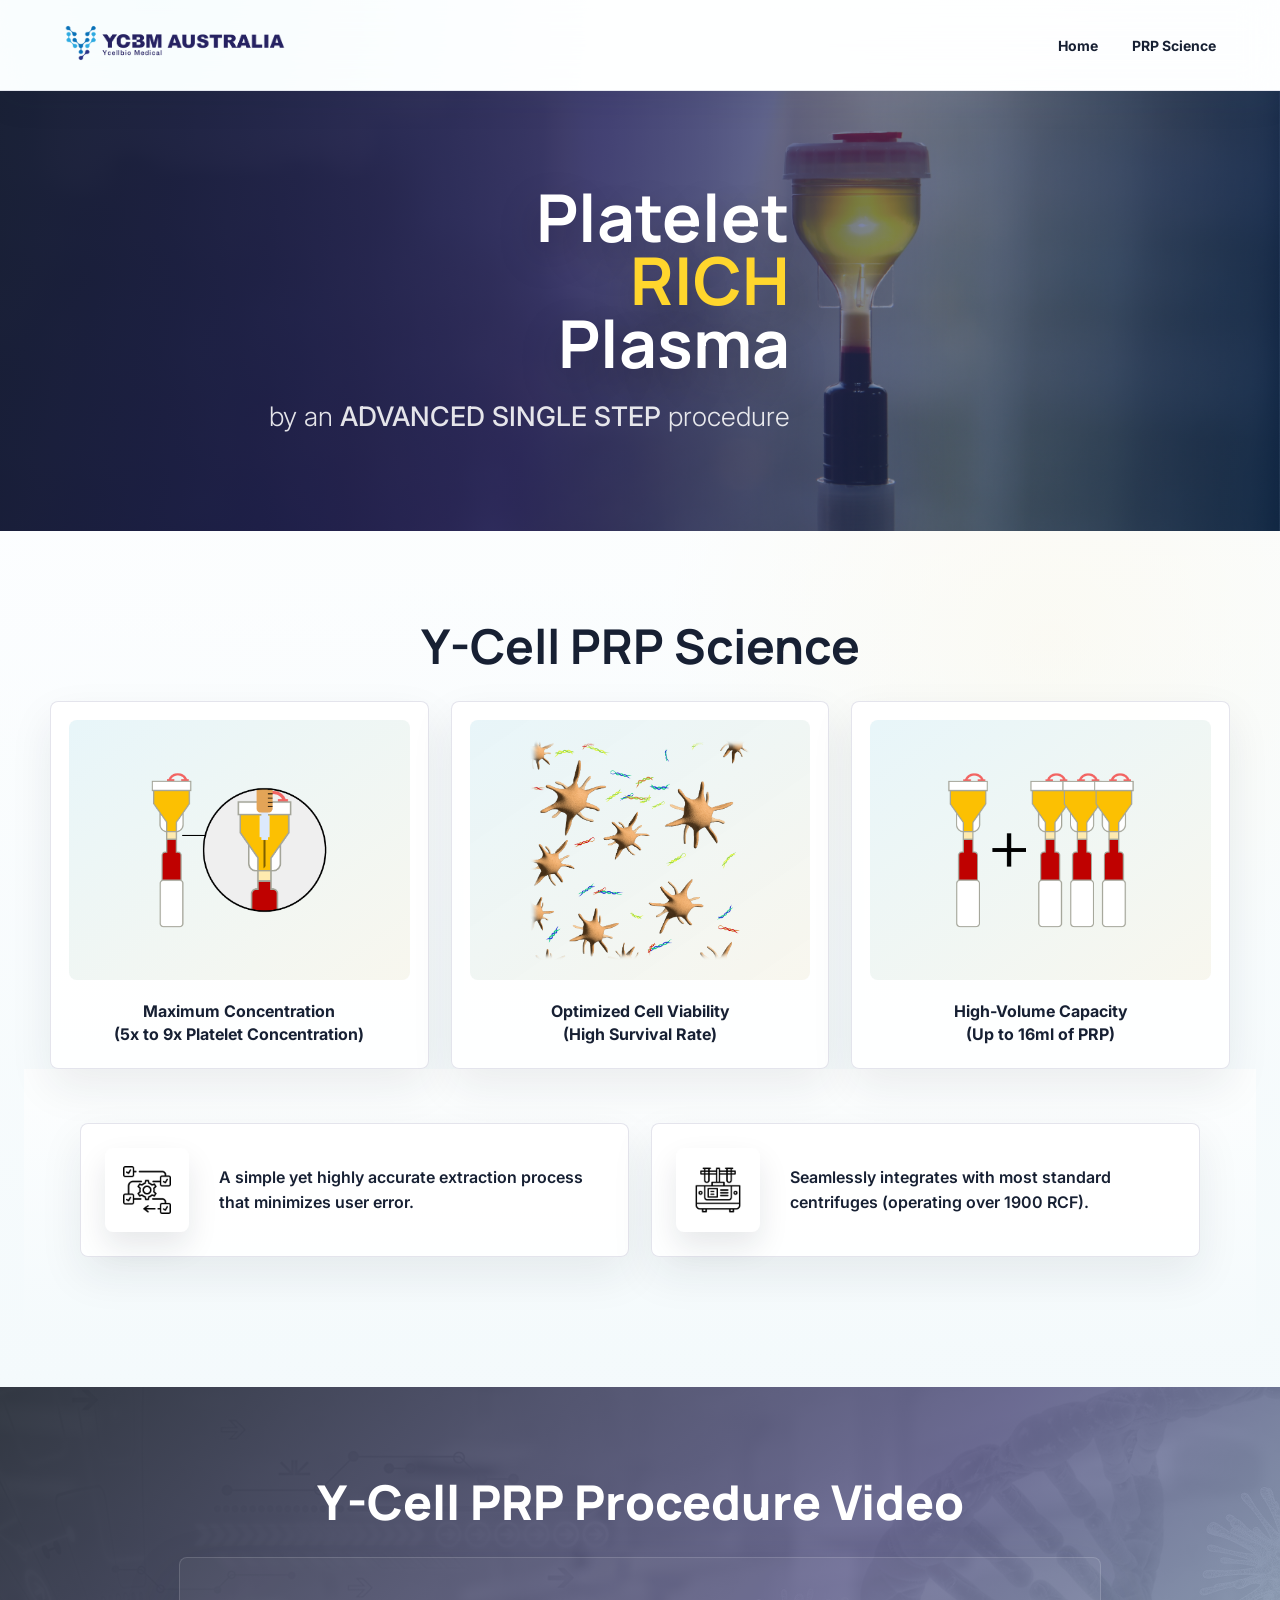
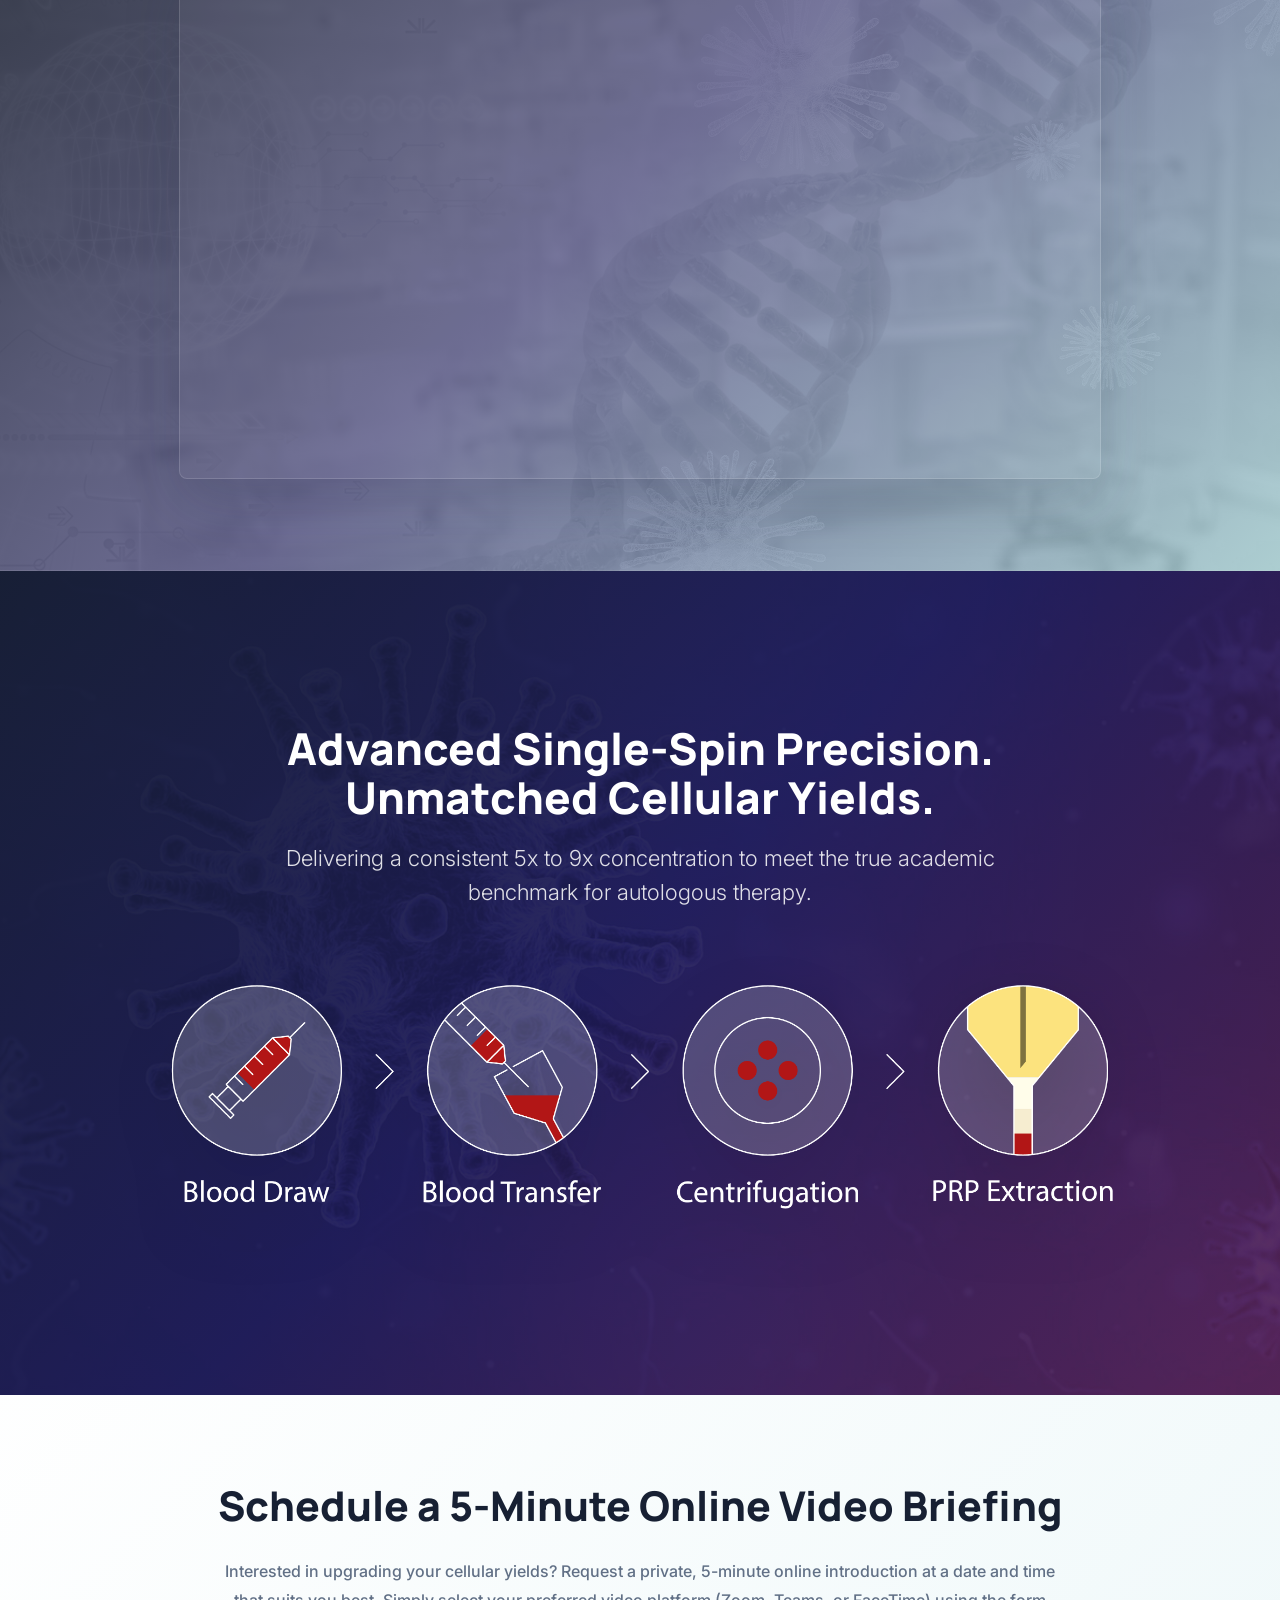
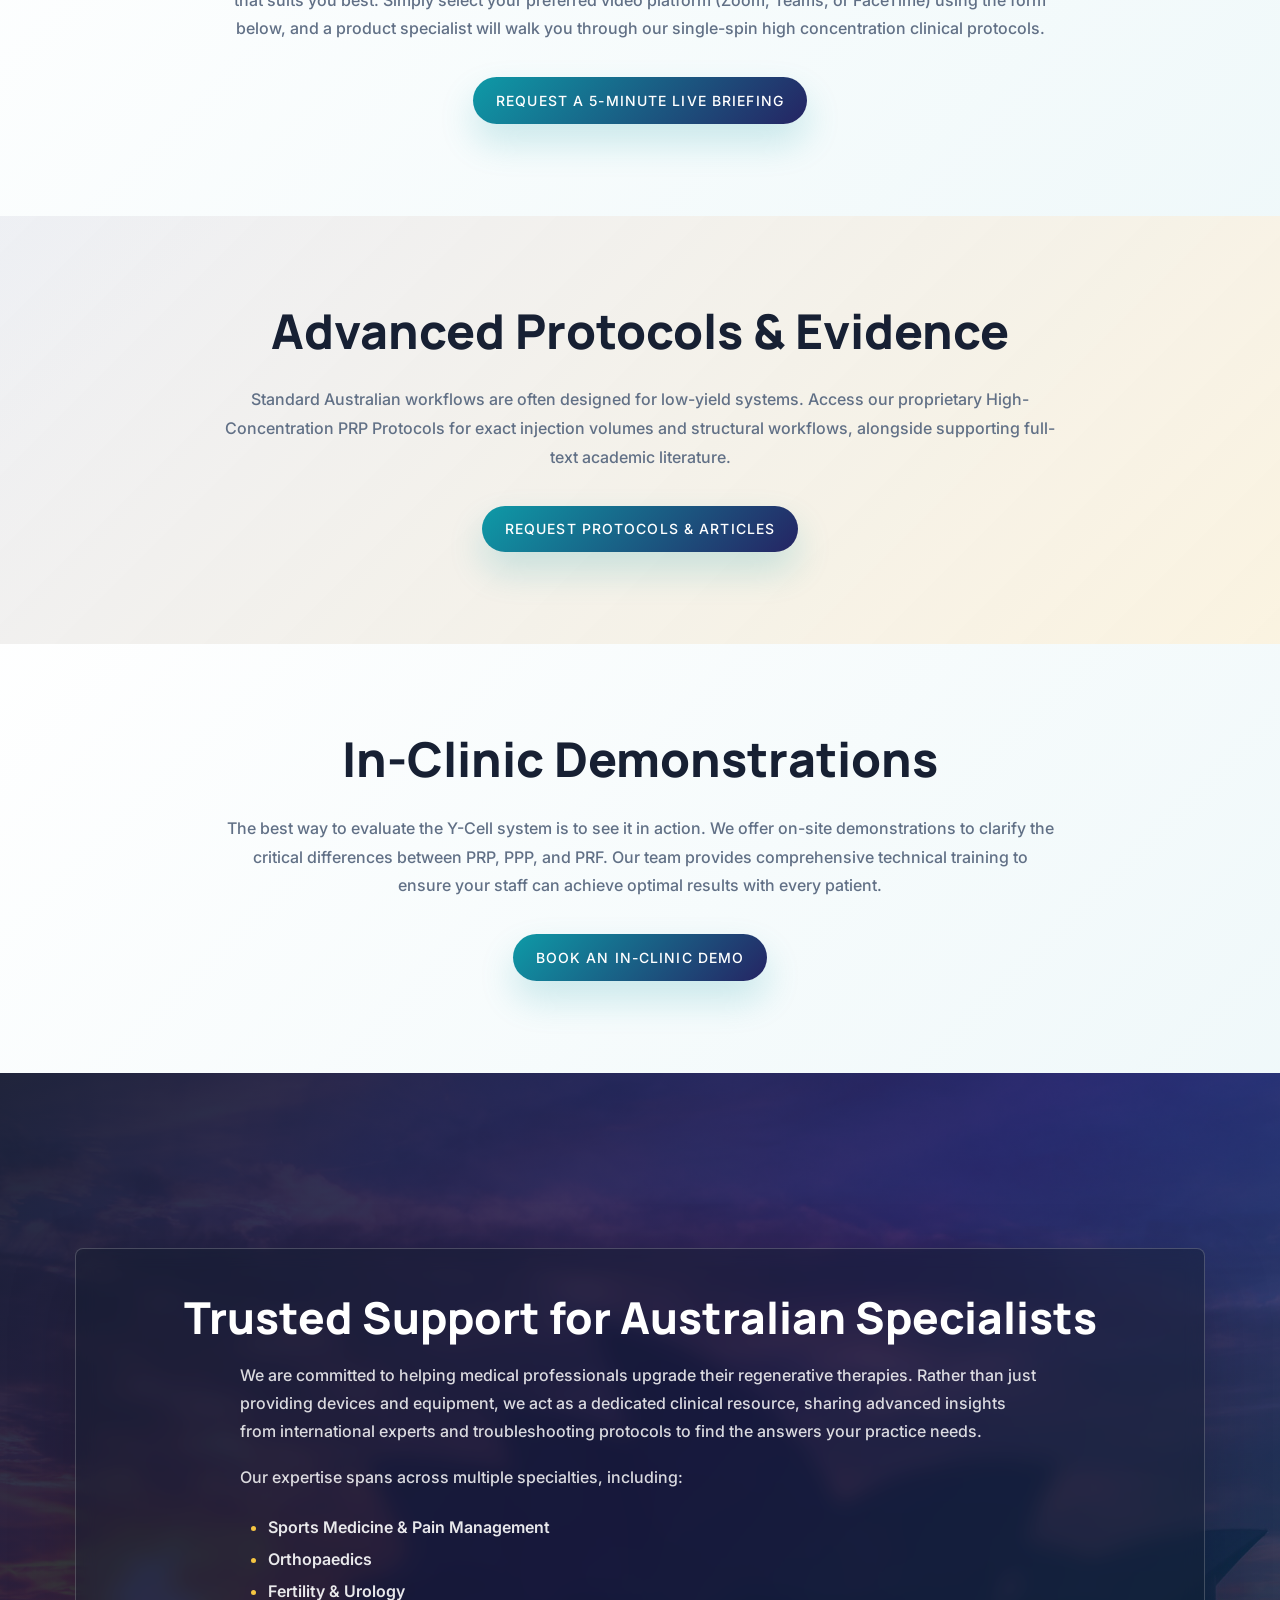
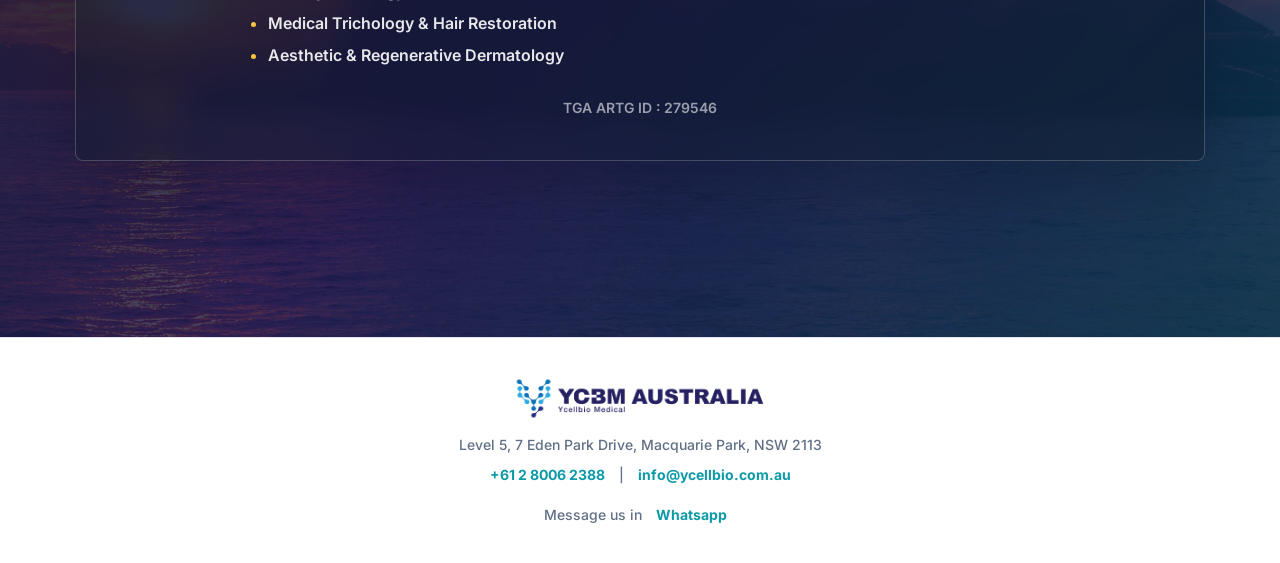
==== index.html @ ba134e32 "Migrate ycellbio.com.au static site" ====
<!DOCTYPE html>
<html lang="en">

  <head>

    <meta charset="utf-8">
    <meta name="viewport" content="width=device-width, initial-scale=1, shrink-to-fit=no">
    <meta name="description" content="">
    <meta name="author" content="">
    <link href="https://fonts.googleapis.com/css2?family=Inter:wght@400;500;600;700;800&amp;family=Manrope:wght@500;600;700;800&amp;display=swap" rel="stylesheet">

    <title>Y-Cell PRP Science</title>


    <!-- Additional CSS Files -->
    <link rel="stylesheet" type="text/css" href="assets/css/style.css?v=20260630">


    <script src="https://code.jquery.com/jquery-3.2.1.min.js"></script>
   
</head>
    
<body>

  

  <nav class="navbar">
    <div class="container">
      <div class="logo">
        <a href="index.html">
          <img src="assets/images/YCBM_Australia.png" alt="YCBM_Australia">
        </a>
      </div>
      
      
      <ul class="nav-links">
        <li><a href="index.html">Home</a></li>
        <li><a href="prpscience.html">PRP Science</a></li>
      </ul>

      <div class="burger">
        <div class="line1"></div>
        <div class="line2"></div>
        <div class="line3"></div>
      </div>
    </div>
  </nav>

  <section class="section-1">
    <div class="section-content">
      <h2>
        <span>Platelet</span>
        <span><span style="color:#ffd62d;">RICH</span></span>
        <span>Plasma</span>
      </h2>
      <p>by an <span style="font-weight: 500;">ADVANCED SINGLE STEP</span> procedure</p>
    </div>
</section>

<section class="section-2">
  <h2>Y-Cell PRP Science</h2>

  <div class="gallery">
    <div class="gallery-item">
        <div class="image-box">
            <img src="assets/images/1.png" alt="Image 1">
        </div>
        <p>Maximum Concentration<br>(5x to 9x Platelet Concentration)</p>
    </div>
    <div class="gallery-item">
        <div class="image-box">
            <img src="assets/images/2-1.png" alt="Image 2">
        </div>
        <p>Optimized Cell Viability<br>(High Survival Rate)</p>
    </div>
    <div class="gallery-item">
        <div class="image-box">
            <img src="assets/images/3.png" alt="Image 3">
        </div>
        <p>High-Volume Capacity<br>(Up to 16ml of PRP)</p>
    </div>
</div>


<div class="section-3">
  <div class="gallery">
    <div class="gallery-item">
        <div class="image-box">
            <img src="assets/images/process.png" alt="Image 1">
        </div>
        <p>A simple yet highly accurate extraction process that minimizes user error.</p>
    </div>
    <div class="gallery-item">
        <div class="image-box">
            <img src="assets/images/centrifuge.png" alt="Image 2">
        </div>
        <p>Seamlessly integrates with most standard centrifuges (operating over 1900 RCF).</p>
    </div>
  </div>
</div>
</section>

<section class="section-4">
  <h2>Y-Cell PRP Procedure Video</h2>
  
    <iframe src="https://player.vimeo.com/video/574397052?badge=0&amp;autopause=0&amp;player_id=0&amp;app_id=58479&amp;portrait=0&amp;byline=0" frameborder="0" allow="autoplay; fullscreen; picture-in-picture; clipboard-write" title="yCellbio-PRP"></iframe>
  
    <script src="https://player.vimeo.com/api/player.js"></script>
</section>

<section class="section-5">
  <div class="text">
    <h2>Advanced Single-Spin Precision. Unmatched Cellular Yields.</h2>
    <p>Delivering a consistent 5x to 9x concentration to meet the true academic benchmark for autologous therapy.</p>

    <div class="image-box">
      <img src="assets/images/5.png" alt="Image 2">
  </div>
  </div>
</section>


<section class="section-6">
  <h2>Schedule a 5-Minute Online Video Briefing</h2>
  <p>Interested in upgrading your cellular yields? Request a private, 5-minute online introduction at a date and time that suits you best. Simply select your preferred video platform (Zoom, Teams, or FaceTime) using the form below, and a product specialist will walk you through our single-spin high concentration clinical protocols.</p>

    <div class="button-container">
    <a class="button button--winona button--border-medium button--round-l button--text-upper button--size-s button--text-medium" data-text="Request a 5-Minute Live Briefing"
    href="javascript:void(
        window.open(
          'https://form.jotform.com/240777950014053',
          'blank',
          'scrollbars=yes,
          toolbar=no,
          width=700,
          height=500'
        )
      )
    "><span>Request a 5-Minute Live Briefing</span></a>
    </div>


</section>


<section class="section-7">
  <h2>Advanced Protocols &amp; Evidence</h2>
  <p>Standard Australian workflows are often designed for low-yield systems. Access our proprietary High-Concentration PRP Protocols for exact injection volumes and structural workflows, alongside supporting full-text academic literature.</p>

    <div class="button-container">
    
<a class="button button--winona button--border-medium button--round-l button--text-upper button--size-s button--text-medium" data-text="Request Protocols &amp; Articles"
href="javascript:void(
    window.open(
      'https://form.jotform.com/240778472583064',
      'blank',
      'scrollbars=yes,
      toolbar=no,
      width=700,
      height=500'
    )
  )
"><span>Request Protocols &amp; Articles</span></a>

    </div>
    

</section>




<section class="section-8">
  <h2>In-Clinic Demonstrations</h2>
  <p>The best way to evaluate the Y-Cell system is to see it in action. We offer on-site demonstrations to clarify the critical differences between PRP, PPP, and PRF. Our team provides comprehensive technical training to ensure your staff can achieve optimal results with every patient.</p>

    <div class="button-container">
    
<a class="button button--winona button--border-medium button--round-l button--text-upper button--size-s button--text-medium" data-text="Book an In-Clinic Demo"
href="javascript:void(
window.open(
  'https://form.jotform.com/240777731131050',
  'blank',
  'scrollbars=yes,
  toolbar=no,
  width=700,
  height=500'
)
)
"><span>Book an In-Clinic Demo</span></a>

    </div>


</section>






<section class="section-9">

  <div class="text">
    <h2>Trusted Support for Australian Specialists</h2>
    <p class="support-intro">We are committed to helping medical professionals upgrade their regenerative therapies. Rather than just providing devices and equipment, we act as a dedicated clinical resource, sharing advanced insights from international experts and troubleshooting protocols to find the answers your practice needs.</p>
    <p class="support-label">Our expertise spans across multiple specialties, including:</p>
    <ul class="specialty-list">
      <li>Sports Medicine &amp; Pain Management</li>
      <li>Orthopaedics</li>
      <li>Fertility &amp; Urology</li>
      <li>Medical Trichology &amp; Hair Restoration</li>
      <li>Aesthetic &amp; Regenerative Dermatology</li>
    </ul>

      <span class="tga-id">TGA ARTG ID : 279546</span>
      




  </div>

  </section>

  <footer class="footer">
    <img src="assets/images/YCBM_Australia.png" alt="YCBM_Australia">
    <div class="address">
        Level 5, 7 Eden Park Drive, Macquarie Park, NSW 2113
    </div>
    <div class="contact">
        <a href="tel:+61280062388" class="contact-link">+61 2 8006 2388</a>
        <span>|</span>
        <a href="mailto:info@ycellbio.com.au" class="contact-link">info@ycellbio.com.au</a>
    </div>
    <br>
    <div class="whatsapp">
        Message us in <a href="https://wa.me/61423509200" class="contact-link">Whatsapp</a>
        <br>
    </div>
</footer>

  </body>

    <!-- JS -->
    <script src= "assets/js/index.js"></script>

</html>
---- assets/css/style.css ----
/* 남색 262262 */

ul {padding-inline-start: 0px;}
h2 { margin-block-start: 0;
    margin-block-end: 0;
  font-size: 30px;}

html {margin:0;}

body {
    margin: 0;
    font-family: 'Roboto', sans-serif;
  }
  
  .navbar {
    background-color: #f0f0f0; /* 밝은 배경색 */
    padding: 10px 0;
  }
  
  .container {
    display: flex;
    justify-content: space-between;
    align-items: center;
    max-width: 1200px;
    margin: 0 auto;
    padding: 0 20px;
  }

  .logo {
    padding: 10px; /* 로고 주변 여백 설정 */
  }
  
  .logo img {
    max-width: 250px;
    height: auto;
  }
  
  
  .nav-links {
    list-style: none;
    display: flex;
  }

  .nav-links li {
    margin-right: 20px;
  }
  
  .nav-links li a {
    text-decoration: none;
    color: #000;
  }
  
  .burger {
    display: none;
    flex-direction: column;
    cursor: pointer;
  }
  
  .line1, .line2, .line3 {
    width: 25px;
    height: 2px;
    background-color: #000;
    margin: 4px 0;
  }

  /* Section styles */
  .section-1 {
    background-image: url('../images/background-3-1.png');
    background-size: cover;
    background-position: center;
    padding: 5vw 1vw; 
    text-align: left;
    height: 300px; 
  }

  .section-1 .section-content {
    max-width: 90vw; 
    margin: 125px 0 0 15vw;
    color: #fff;
  }

  .section-1 .section-content h2 {
    font-size: 3.5vw; 
    font-weight: 700;
    line-height: 0.3;
  }

  .section-1 .section-content p {
    font-size: 1.7vw; 
    font-weight: 300;
  }



.section-2 {
    padding: 50px 20px;
    text-align: center;
    margin: 50px 0;
}

.section-2 h2 {
    font-size: 30px;
    font-weight: bold;
    margin-bottom: 40px;
}

.section-2 .gallery {
    display: flex;
    flex-wrap: wrap;
    justify-content: center; /* 요소들을 수평으로 중앙 정렬 */
    max-width: 1000px; 
    margin: 0 auto;
}

.section-2 .gallery-item {
    width: calc(33% - 20px); /* 3개의 네모 박스를 정렬하기 위한 너비 */
    margin: 10px;
    text-align: center;
}

.section-2 .image-box {
    width: 100%;
    height: 250px; /* 이미지 상자의 높이 설정 */
    overflow: hidden; /* 내용이 상자를 벗어나는 것을 숨김 */
    display: flex;
    justify-content: center; /* 이미지를 수평으로 가운데 정렬 */
    align-items: center; /* 이미지를 수직으로 가운데 정렬 */
    padding-top:20px;
    padding-bottom: 20px;
    background-color: #f0f0f0;
}

.section-2 .image-box img {
    max-width: 100%; /* 이미지를 부모 요소의 너비에 맞춤 */
    max-height: 100%; /* 이미지를 부모 요소의 높이에 맞춤 */
    display: block;
    margin: auto; /* 가운데 정렬 */
}

.section-2 .gallery-item p {
    font-size: 18px;
    font-weight: 500;
}

.section-3 {
    background-color: #f0f0f0;
    background-image: url('../images/background-3.jpg');
    background-size: cover;
    padding: 50px 0;
}

.section-3 .gallery {
    display: flex;
    flex-wrap: wrap;
    justify-content: center; /* 요소들을 수평으로 중앙 정렬 */
    max-width: 1000px; 
    margin: 0 auto; /* 가운데 정렬 */
}

.section-3 .gallery-item {
    width: 600px;
    margin: 15px;
    text-align: left;
    display: flex;
    align-items: center;
    justify-content: center;
    gap: 30px;
}

.section-3 .image-box {
    height: 50px;
    width: 50px;
    overflow: hidden; /* 내용이 상자를 벗어나는 것을 숨김 */
    display: flex;
    justify-content: center; /* 이미지를 수평으로 가운데 정렬 */
    align-items: center; /* 이미지를 수직으로 가운데 정렬 */
    flex: 0 0 50px;
    padding:30px;
    background-color: #fff;
    border-radius: 100%;
}

.section-3 .image-box img {
    height: 100%;
    width: 100%;
    display: inline-block;
}

.section-3 .gallery-item p {
    flex: 1;
    margin: 0;
    font-size: 17px;
    font-weight: 300;
}

.section-4 { text-align: center; 
margin :20px 0;}

.section-4 h2 {
    padding-top: 50px;
}

.section-4 iframe {
width: 700px;
height: 500px;
}




  .section-5 {
    background-color: #f0f0f0;
    background-image: url('../images/background-5.jpg');
    background-size: cover;
    height: 600px;
    color: #fff;
    text-align: center;
    display: flex;
    justify-content: center;
    align-items: center;
}

.section-5 .text h2{
    font-size: 35px;
}

.section-5 .text p{
    font-size: 20px;
    font-weight: 300;
}

.section-5 .image-box {
    max-width: 1000px;
}

.section-5 .image-box img {
    width: 100%;
    
}


.section-6, .section-8 {
    background-color: #fff;
    text-align: center;
    padding-top: 70px;
    padding-bottom: 70px;
}

.section-6 p, .section-8 p {
    font-weight: 300;
    line-height: 22px;
    margin-top:20px;
    padding: 0 20% 0 20%;
    font-size:15px;
}

.section-6 .button-container,
.section-8 .button-container
 {
    display: inline-block; /* 부모 요소인 section을 기반으로 가로로 정렬 */
    margin-top: 20px;
  }
  
.section-6 .button,
.section-8 .button {
    display: block;
    margin: 0 auto;
  }


.section-7 {
    background-color: #f0f0f0;
    text-align: center;
    padding-top: 70px;
    padding-bottom: 70px;
}

.section-7 p {
    font-weight: 300;
    line-height: 22px;
    margin-top:20px;
    padding: 0 20% 0 20%;
    font-size:15px;
}

.section-7 .button-container
 {
    display: inline-block; /* 부모 요소인 section을 기반으로 가로로 정렬 */
    margin-top: 20px;
  }
  
.section-7 .button {
    display: block;
    margin: 0 auto;
  }


.section-9 {
    background-color: #262262;
    background-image: url('../images/Australia-2.jpg');
    background-size: cover;
    height: 600px;
    color: #fff;
    text-align: center;
    display: flex;
    justify-content: center;
    align-items: center;
}


.section-9 .text {
    width: 900px;
}


.section-9 .text h2{
    font-size: 40px;
}

.section-9 .text p{
    font-size: 15px;
    font-weight: 300;
    line-height: 30px;
}

.section-9 .specialty-list {
    display: inline-block;
    list-style-position: outside;
    margin: 0 0 25px;
    padding-left: 22px;
    text-align: left;
    font-size: 16px;
    font-weight: 300;
    line-height: 30px;
}

.section-9 .specialty-list li {
    margin-bottom: 4px;
}

.section-9 .tga-id {
    display: block;
    color: grey;
}


.footer {
    color: #262262;
    padding: 20px;
    text-align: center;
    line-height: 20px;
    font-size:400;
    background-color: #f0f0f0;
}

.footer img {
    max-width:300px;
    width: 30%
}

.footer .address {
    margin-bottom: 10px;
    margin-top: 10px;
}

.footer .contact-link {
    text-decoration: none;
    margin: 0 10px;
}




  
  @media screen and (max-width: 768px) {
    .nav-links {
      display: none;
      flex-direction: column;
      align-items: center;
      width: 100%;
      position: absolute;
      top: 60px;
      background-color: #f0f0f0;
      left: 0;
      padding-left: 30px;
    }
  
    .nav-links.nav-active {
        display: block; /* 버거 아이콘이 클릭되었을 때 보이도록 설정 */
        width: 100%;
      }
  
    .nav-links li {
      margin: 20px 0;
    }
  
    .burger {
      display: flex;
    }

    h2 { font-size: 6vw;}
    

    .section-1 {
        text-align: right;
      }

    .section-1 .section-content {
      max-width: none;
        margin:130px 0 0 auto; }

    .section-1 .section-content h2 {
          font-size: 60px;
}

    .section-1 .section-content p {
  font-size: 25px;
}

    .section-2 .image-box {
  width: 100%;
  height: 100px; /* 이미지 상자의 높이 설정 */
 
}

.section-3 {
  padding: 10px 0;}



    .section-3 .image-box {
  height: 50px;
  width: 50px;
  overflow: hidden; 
  display: flex;
  justify-content: center; 
  align-items: center; 
  padding:30px;
  background-color: #fff;
  border-radius: 100%;
}

    .section-3 .image-box img {
  height: 100%;
  width: 100%;
  display: block;
}

.section-3 .gallery-item {
  width: auto;
  margin: 5px 20px;
  justify-content: flex-start;
  gap: 20px;
}

    .section-3 .gallery-item p {
  flex: 1;
  margin: 0;
  font-size: 17px;
  font-weight: 300;
}


    .section-5 .text h2{
  font-size: 6vw;
}

    .section-5 .image-box {
        width: 100%;
    }

    .section-4 iframe {
      width: 500px;
      height: 350px;
      }


      .section-6 p, .section-7 p, .section-8 p {
        font-weight: 300;
        line-height: 25px;
        margin-top:20px;
        padding: 0 10% 0 10%;
    }
    


    .section-9 {
      padding: 0 20px 0 20px;
  }
  
  
  .section-9 .text p{
      font-size: 15px;
      line-height: 20px;
  }

  .section-9 .specialty-list {
      font-size: 14px;
      line-height: 22px;
      margin-bottom: 18px;
  }
    
  }


  @media screen and (max-width: 568px) {

    .section-1 {
      text-align: right;
    }

  .section-1 .section-content {
    max-width: none;
      margin:130px 0 0 auto; }

  .section-1 .section-content h2 {
        font-size: 35px;
}

  .section-1 .section-content p {
font-size: 15px;
}

.section-2 .gallery-item p {
  font-size: 12px;
  font-weight: 300;
}

.section-3 .gallery-item p {
  flex: 1;
  margin: 0;
  font-size: 14px;
  font-weight: 300;}

    .section-4 iframe {
      width: 300px;
      height: 250px;
      }
      
      .section-5 {
        height: 350px;
        text-align: center;
    }

    .section-6 p, .section-7 p, .section-8 p {
      font-weight: 300;
      line-height: 25px;
      margin-top: 20px;
      font-size: 12px;
      padding: 0 20px 0 20px;
  }

  .section-9 {
    padding: 20px;

}

.section-9 .text p {
  line-height: 22px;
}

.section-9 .specialty-list {
  font-size: 13px;
  line-height: 20px;
}

  }

  @media screen and (max-width: 300px) {

    .logo img {
      max-width: 150px;
      height: auto;
    }

    
  .section-1 .section-content h2 {
    font-size: 22px;
}

.section-1 .section-content p {
font-size: 12px;
}


    .section-4 iframe {
      width: 200px;
      height: 150px;
      }

      .section-9 {
        padding: 0 20px 0 20px;
        height: 800px;
    }
      
  }

  @media screen and (max-width: 200px) {

    .logo img {
      max-width: 100px;
      height: auto;
    }

    .section-1 .section-content h2 {
      font-size: 18px;
  }
  
  .section-1 .section-content p {
  font-size: 10px;
  }

    .section-4 iframe {
      width: 100px;
      height: 80px;
      }
      
  }



















  *:after,
  *:before {
      -webkit-box-sizing: border-box;
      box-sizing: border-box;
  }


  .cf:before,
  .cf:after {
      content: '';
      display: table;
  }
  .cf:after {
      clear: both;
  }
  
  .support {
      font-weight: bold;
      padding: 2em 0 0 0;
      font-size: 1.4em;
      color: #ee2563;
      display: none;
  }
  a {
      color: #7986cb;
      text-decoration: none;
      outline: none;
  }
  a:hover,
  a:focus {
      color: #3f51b5;
  }

  
/* Common button styles */
.button {
	float: left;
	min-width: 150px;
	max-width: 250px;
	display: block;
	margin: 1em;
	padding: 1em 2em;
	border: none;
	background: none;
	color: inherit;
	vertical-align: middle;
	position: relative;
	z-index: 1;
	-webkit-backface-visibility: hidden;
	-moz-osx-font-smoothing: grayscale;
    cursor: pointer;
    text-align: center;
}
.button:focus {
	outline: none;
}
.button > span {
	vertical-align: middle;
}

/* Text color adjustments (we could stick to the "inherit" but that does not work well in Safari) */
.bg-1 .button {
	color: #37474f;
	border-color: #37474f;
}
.bg-2 .button {
	color: #ECEFF1;
	border-color: #ECEFF1;
}
.bg-3 .button {
	color: #fff;
	border-color: #fff;
}

/* Sizes */
.button--size-s {
	font-size: 14px;
}
.button--size-m {
	font-size: 16px;
}
.button--size-l {
	font-size: 18px;
}

/* Typography and Roundedness */
.button--text-upper {
	letter-spacing: 2px;
	text-transform: uppercase;
}
.button--text-thin {
	font-weight: 300;
}
.button--text-medium {
	font-weight: 500;
}
.button--text-thick {
	font-weight: 600;
}
.button--round-s {
	border-radius: 5px;
}
.button--round-m {
	border-radius: 15px;
}
.button--round-l {
	border-radius: 40px;
}

/* Borders */
.button--border-thin {
	border: 1px solid;
}
.button--border-medium {
	border: 2px solid;
}
.button--border-thick {
	border: 3px solid;
}

/* Individual button styles */

/* Winona */
.button--winona {
	overflow: hidden;
	padding: 0;
	-webkit-transition: border-color 0.3s, background-color 0.3s;
	transition: border-color 0.3s, background-color 0.3s;
	-webkit-transition-timing-function: cubic-bezier(0.2, 1, 0.3, 1);
	transition-timing-function: cubic-bezier(0.2, 1, 0.3, 1);
}
.button--winona::after {
	content: attr(data-text);
	position: absolute;
	width: 100%;
	height: 100%;
	top: 0;
	left: 0;
	opacity: 0;
	color: #3f51b5;
	-webkit-transform: translate3d(0, 25%, 0);
	transform: translate3d(0, 25%, 0);
}
.button--winona > span {
	display: block;
}
.button--winona.button--inverted {
	color: #7986cb;
}
.button--winona.button--inverted:after {
	color: #fff;
}
.button--winona::after,
.button--winona > span {
	padding: 1em 2em;
	-webkit-transition: -webkit-transform 0.3s, opacity 0.3s;
	transition: transform 0.3s, opacity 0.3s;
	-webkit-transition-timing-function: cubic-bezier(0.2, 1, 0.3, 1);
	transition-timing-function: cubic-bezier(0.2, 1, 0.3, 1);
}
.button--winona:hover {
	border-color: #3f51b5;
	background-color: rgba(63, 81, 181, 0.1);
}
.button--winona.button--inverted:hover {
	border-color: #21333C;
	background-color: #21333C;
}
.button--winona:hover::after {
	opacity: 1;
	-webkit-transform: translate3d(0, 0, 0);
	transform: translate3d(0, 0, 0);
}
.button--winona:hover > span {
	opacity: 0;
	-webkit-transform: translate3d(0, -25%, 0);
	transform: translate3d(0, -25%, 0);
}

/* Modern visual refresh */
:root {
  --ink: #172033;
  --muted: #617086;
  --navy: #252463;
  --teal: #0e9aa7;
  --aqua: #58c7d8;
  --gold: #f5c542;
  --rose: #b64268;
  --surface: rgba(255, 255, 255, 0.88);
  --surface-solid: #ffffff;
  --line: rgba(37, 36, 99, 0.12);
  --shadow: 0 24px 60px rgba(23, 32, 51, 0.14);
}

html {
  background: #f6f9fc;
  scroll-behavior: smooth;
}

body {
  color: var(--ink);
  font-family: 'Inter', 'Roboto', Arial, sans-serif;
  background:
    radial-gradient(circle at 12% 0%, rgba(88, 199, 216, 0.26), transparent 28rem),
    radial-gradient(circle at 82% 12%, rgba(245, 197, 66, 0.2), transparent 24rem),
    linear-gradient(135deg, #f7fbff 0%, #eef7f8 44%, #f8f3fb 100%);
  letter-spacing: 0;
}

h2 {
  color: var(--ink);
  font-family: 'Manrope', 'Inter', sans-serif;
  font-weight: 800;
  letter-spacing: 0;
  line-height: 1.12;
}

p {
  color: var(--muted);
}

a {
  color: var(--teal);
}

a:hover,
a:focus {
  color: var(--navy);
}

.navbar {
  position: sticky;
  top: 0;
  z-index: 20;
  background: rgba(255, 255, 255, 0.84);
  border-bottom: 1px solid rgba(37, 36, 99, 0.1);
  box-shadow: 0 10px 34px rgba(23, 32, 51, 0.08);
  backdrop-filter: blur(18px);
}

.container {
  max-width: 1180px;
}

.logo img {
  max-width: 230px;
}

.nav-links {
  gap: 6px;
}

.nav-links li {
  margin-right: 0;
}

.nav-links li a {
  display: inline-flex;
  align-items: center;
  min-height: 38px;
  padding: 0 14px;
  border-radius: 999px;
  color: var(--ink);
  font-size: 14px;
  font-weight: 700;
  transition: background-color 0.2s ease, color 0.2s ease, transform 0.2s ease;
}

.nav-links li a:hover,
.nav-links li a:focus {
  color: var(--navy);
  background: rgba(14, 154, 167, 0.1);
  transform: translateY(-1px);
}

.line1,
.line2,
.line3 {
  background-color: var(--navy);
}

.section-1 {
  min-height: 440px;
  height: auto;
  padding: 0 24px;
  display: flex;
  align-items: center;
  background-image:
    linear-gradient(105deg, rgba(23, 32, 51, 0.86) 0%, rgba(37, 36, 99, 0.68) 44%, rgba(14, 154, 167, 0.18) 100%),
    url('../images/background-3.png');
  background-size: cover;
  background-position: center;
}

.section-1 .section-content {
  max-width: 900px;
  margin: 0 auto;
  transform: translateX(-300px);
  width: 100%;
  color: #fff;
  display: flex;
  flex-direction: column;
  align-items: flex-end;
  text-align: right;
}

.section-1 .section-content h2 {
  width: fit-content;
  max-width: 620px;
  margin: 0;
  color: #fff;
  font-size: clamp(42px, 5.6vw, 66px);
  line-height: 0.95;
  text-shadow: 0 16px 40px rgba(0, 0, 0, 0.26);
}

.section-1 .section-content h2 span {
  display: block;
}

.section-1 .section-content p {
  max-width: 620px;
  margin: 24px 0 0;
  color: rgba(255, 255, 255, 0.88);
  font-size: clamp(18px, 2.1vw, 28px);
  line-height: 1.4;
}

.section-2,
.section-4,
.section-6,
.section-7,
.section-8 {
  margin: 0;
  padding: 88px 24px;
  text-align: center;
}

.section-2,
.section-3 {
  background: linear-gradient(180deg, rgba(255, 255, 255, 0.7), rgba(244, 250, 252, 0.92));
}

.section-2 {
  padding-bottom: 42px;
}

.section-2 h2,
.section-4 h2,
.section-6 h2,
.section-7 h2,
.section-8 h2 {
  max-width: 820px;
  margin: 0 auto 28px;
  font-size: clamp(30px, 4vw, 48px);
}

.section-2 {
  padding: 88px 24px 42px;
  text-align: center;
  background: linear-gradient(180deg, rgba(255, 255, 255, 0.7), rgba(244, 250, 252, 0.92));
}

.section-2 .gallery {
  max-width: 1180px;
  gap: 22px;
  flex-wrap: nowrap;
}

.section-2 .gallery-item {
  flex: 1 1 0;
  min-width: 0;
  width: auto;
  margin: 0;
  padding: 18px;
  border: 1px solid var(--line);
  border-radius: 8px;
  background: var(--surface);
  box-shadow: 0 18px 44px rgba(23, 32, 51, 0.08);
}

.section-2 .image-box {
  height: 220px;
  border-radius: 8px;
  background:
    linear-gradient(145deg, rgba(88, 199, 216, 0.1), rgba(245, 197, 66, 0.08)),
    #f8fbfd;
}

.section-2 .gallery-item p {
  margin: 20px 0 4px;
  color: var(--ink);
  font-size: 16px;
  font-weight: 700;
  line-height: 1.45;
}

.section-3 {
  padding: 54px 24px 88px;
  background: linear-gradient(180deg, rgba(255, 255, 255, 0.7), rgba(244, 250, 252, 0.92));
}

.section-3 .gallery {
  max-width: 1120px;
  gap: 22px;
}

.section-3 .gallery-item {
  width: min(100%, 470px);
  margin: 0;
  padding: 24px;
  border: 1px solid var(--line);
  border-radius: 8px;
  background: var(--surface);
  box-shadow: 0 18px 44px rgba(23, 32, 51, 0.08);
  display: flex;
  align-items: center;
  justify-content: center;
  gap: 30px;
}

.section-3 .image-box {
  height: 48px;
  width: 48px;
  flex: 0 0 48px;
  padding: 18px;
  background: #fff;
  box-shadow: 0 14px 30px rgba(23, 32, 51, 0.1);
}

.section-3 .gallery-item p {
  color: var(--ink);
  font-size: 16px;
  font-weight: 600;
  line-height: 1.55;
  flex: 1;
  margin: 0;
}

.prp-science-overview {
  padding: 88px 24px;
  text-align: center;
  background: linear-gradient(180deg, rgba(255, 255, 255, 0.78), rgba(244, 250, 252, 0.95));
}

.prp-science-overview h2 {
  max-width: 960px;
  margin: 0 auto 28px;
  font-size: clamp(30px, 4vw, 48px);
}

.prp-science-card {
  width: min(100%, 1120px);
  margin: 0 auto;
  padding: 24px;
  border: 1px solid var(--line);
  border-radius: 8px;
  background: var(--surface);
  box-shadow: 0 18px 44px rgba(23, 32, 51, 0.08);
}

.prp-science-content {
  display: block;
}

.prp-science-content .image-box {
  width: 100%;
  min-height: 320px;
  border-radius: 8px;
  background:
    linear-gradient(145deg, rgba(88, 199, 216, 0.1), rgba(245, 197, 66, 0.08)),
    #f8fbfd;
}

.prp-science-content .image-box img {
  width: 100%;
  height: auto;
  max-width: 100%;
  max-height: 100%;
}

.prp-science-content p {
  margin: 20px 0 0;
  color: var(--ink);
  font-size: 18px;
  font-weight: 700;
  line-height: 1.45;
  text-align: center;
}

.prp-science-lab-card {
  margin-top: 24px;
}

.section-4 {
  padding: 88px 24px;
  background-image:
    linear-gradient(135deg, rgba(11, 18, 31, 0.82), rgba(37, 36, 99, 0.62), rgba(14, 154, 167, 0.24)),
    url('../images/background-3.jpg');
  background-size: cover;
  background-position: center;
  color: #fff;
}

.section-4 h2 {
  padding-top: 0;
  color: #fff;
}

.section-4 iframe {
  width: min(920px, 100%);
  height: min(520px, 56vw);
  min-height: 280px;
  border-radius: 8px;
  border: 1px solid rgba(255, 255, 255, 0.14);
  background: rgba(255, 255, 255, 0.04);
  box-shadow: var(--shadow);
}

.section-5 {
  min-height: 640px;
  height: auto;
  padding: 92px 24px;
  background-image:
    linear-gradient(135deg, rgba(23, 32, 51, 0.92), rgba(37, 36, 99, 0.72) 48%, rgba(182, 66, 104, 0.38)),
    url('../images/background-5.jpg');
  background-position: center;
}

.section-5 .text {
  width: min(100%, 1000px);
}

.section-5 .text h2 {
  max-width: 760px;
  margin: 0 auto 18px;
  color: #fff;
  font-size: clamp(30px, 3.6vw, 44px);
}

.section-5 .text p {
  max-width: 760px;
  margin: 0 auto 36px;
  color: rgba(255, 255, 255, 0.86);
  font-size: clamp(17px, 2vw, 22px);
  line-height: 1.55;
}

.section-5 .image-box {
  margin: 0 auto;
}

.section-5 .image-box img {
  filter: drop-shadow(0 24px 34px rgba(0, 0, 0, 0.22));
}

.section-6,
.section-8 {
  background: linear-gradient(135deg, rgba(255, 255, 255, 0.96), rgba(239, 249, 250, 0.88));
}

.section-7 {
  background:
    linear-gradient(135deg, rgba(37, 36, 99, 0.06), rgba(245, 197, 66, 0.15)),
    rgba(255, 255, 255, 0.72);
}

.section-6 p,
.section-7 p,
.section-8 p {
  max-width: 830px;
  margin: 18px auto 0;
  padding: 0;
  color: var(--muted);
  font-size: 16px;
  font-weight: 500;
  line-height: 1.8;
}

.section-6 h2 {
  max-width: 1100px;
  font-size: clamp(28px, 3.2vw, 42px);
  white-space: nowrap;
}

.section-6 .button-container,
.section-7 .button-container,
.section-8 .button-container {
  margin-top: 34px;
}

.button {
  min-width: 220px;
  max-width: none;
  border: 0;
  color: #fff;
  box-shadow: 0 18px 36px rgba(14, 154, 167, 0.2);
}

.button--round-l {
  border-radius: 999px;
}

.button--border-medium {
  border: 0;
}

.button--text-upper {
  letter-spacing: 0.08em;
}

.button--winona {
  background: linear-gradient(135deg, var(--teal), var(--navy));
}

.button--winona::after,
.button--winona > span {
  padding: 1.05em 1.65em;
}

.button--winona::after {
  color: #fff;
}

.button--winona:hover {
  border-color: transparent;
  background: linear-gradient(135deg, var(--navy), var(--rose));
  box-shadow: 0 18px 40px rgba(37, 36, 99, 0.26);
}

.section-9 {
  min-height: 680px;
  height: auto;
  padding: 92px 24px;
  background-image:
    linear-gradient(135deg, rgba(23, 32, 51, 0.9), rgba(37, 36, 99, 0.62), rgba(14, 154, 167, 0.32)),
    url('../images/Australia-2.jpg');
  background-position: center;
}

.section-9 .text {
  width: min(100%, 1040px);
  padding: 44px;
  border: 1px solid rgba(255, 255, 255, 0.2);
  border-radius: 8px;
  background: rgba(17, 27, 44, 0.42);
  box-shadow: 0 24px 70px rgba(0, 0, 0, 0.18);
  backdrop-filter: blur(10px);
}

.section-9 .text h2 {
  color: #fff;
  font-size: clamp(30px, 3.6vw, 44px);
  white-space: nowrap;
}

.section-9 .text p {
  max-width: 800px;
  margin: 18px auto 0;
  color: rgba(255, 255, 255, 0.84);
  font-size: 16px;
  font-weight: 500;
  line-height: 1.75;
}

.section-9 .text .support-intro {
  max-width: 800px;
  margin: 18px auto 0;
  text-align: left;
}

.section-9 .text .support-label {
  max-width: 800px;
  margin: 18px auto 0;
  text-align: left;
}

.section-9 .specialty-list {
  display: block;
  max-width: 800px;
  margin: 22px 0 0 60px;
  padding-left: 88px;
  text-align: left;
  color: rgba(255, 255, 255, 0.9);
  font-size: 16px;
  font-weight: 600;
  line-height: 1.75;
}

.section-9 .specialty-list li::marker {
  color: var(--gold);
}

.section-9 .tga-id {
  display: block;
  text-align: center;
  margin-top: 30px;
  margin-left: 0;
  color: rgba(255, 255, 255, 0.58);
  font-size: 14px;
  font-weight: 600;
}

.footer {
  padding: 38px 20px;
  color: var(--navy);
  background: #fff;
  border-top: 1px solid var(--line);
}

.footer img {
  width: min(260px, 58vw);
  max-width: 260px;
}

.footer .address,
.footer .contact,
.footer .whatsapp {
  color: var(--muted);
  font-size: 14px;
  font-weight: 500;
}

.footer .contact-link {
  color: var(--teal);
  font-weight: 700;
}

@media screen and (max-width: 768px) {
  *,
  *::before,
  *::after {
    box-sizing: border-box;
  }

  html,
  body {
    width: 100vw;
    max-width: 100vw;
    overflow-x: hidden;
  }

  .navbar,
  .section-1,
  .section-2,
  .section-3,
  .section-4,
  .section-5,
  .section-6,
  .section-7,
  .section-8,
  .section-9,
  .footer {
    width: 100vw;
    max-width: 100vw;
  }

  .navbar {
    position: relative;
  }

  .nav-links {
    top: 78px;
    padding: 16px 24px 22px;
    background: rgba(255, 255, 255, 0.96);
    box-shadow: 0 20px 34px rgba(23, 32, 51, 0.12);
  }

  .nav-links li {
    margin: 6px 0;
  }

  .section-1 {
    min-height: 460px;
    text-align: left;
  }

  .section-1 .section-content {
    width: fit-content;
    max-width: calc(100vw - 36px);
    margin: 0 65px 0 auto;
    transform: none;
  }

  .section-1 .section-content h2 {
    font-size: clamp(42px, 13vw, 64px);
    white-space: normal;
  }

  .section-1 .section-content p {
    font-size: 18px;
  }

  .section-2,
  .section-4,
  .section-6,
  .section-7,
  .section-8 {
    padding: 68px 18px;
  }

  .section-2 > .gallery {
    width: 100%;
    max-width: 100%;
    flex-direction: column;
    align-items: center;
    flex-wrap: nowrap;
  }

  .section-2 > .gallery > .gallery-item {
    box-sizing: border-box;
    flex: 0 0 auto;
    width: min(100%, 430px);
  }

  .section-2 > .gallery .image-box {
    height: 190px;
  }

  .section-3 {
    width: 100%;
    max-width: 100%;
    margin-right: auto;
    margin-left: auto;
    padding: 44px 18px 68px;
  }

  .section-3 .gallery {
    width: 100%;
    max-width: 100%;
    flex-direction: column;
    align-items: center;
  }

  .section-3 .gallery-item {
    box-sizing: border-box;
    flex: 0 0 auto;
    width: min(100%, calc(100vw - 72px), 520px);
    margin: 0;
  }

  .section-5 {
    min-height: 560px;
    padding: 72px 18px;
  }

  .section-9 {
    min-height: auto;
    padding: 68px 10px;
  }

  .section-9 .text {
    padding: 30px 22px;
  }

  .section-9 .specialty-list {
    margin-left: 10px;
  }

  .section-9 .text h2 {
    white-space: normal;
  }

  .section-6 h2 {
    white-space: normal;
  }
}

@media screen and (max-width: 568px) {
  .logo img {
    max-width: 190px;
  }

  .section-1 {
    min-height: 430px;
    padding: 0 18px;
  }

  .section-1 .section-content h2 {
    font-size: 38px;
  }

  .section-1 .section-content p {
    font-size: 16px;
  }

  .section-2 h2,
  .section-4 h2,
  .section-6 h2,
  .section-7 h2,
  .section-8 h2 {
    font-size: 30px;
  }

  .section-2 > .gallery > .gallery-item {
    max-width: 330px;
  }

  .section-3 .gallery-item {
    flex-direction: column;
    text-align: center;
    gap: 16px;
    max-width: 300px;
    padding: 18px;
  }

  .section-3 .gallery-item p {
    min-width: 0;
    width: 100%;
    font-size: 14px;
    line-height: 1.45;
    overflow-wrap: anywhere;
  }

  .section-3 .image-box {
    height: 126px;
    width: 126px;
    flex-basis: 126px;
    padding: 24px;
  }

  .section-9 .text {
    max-width: 330px;
    padding: 24px 16px;
  }

  .section-9 .text h2 {
    font-size: 28px;
  }

  .section-9 .specialty-list {
    margin-left: 0;
    padding-left: 20px;
  }

  .section-4 iframe {
    min-height: 230px;
  }

  .section-5 {
    min-height: 500px;
    height: auto;
  }

  .section-6 p,
  .section-7 p,
  .section-8 p,
  .section-9 .text p {
    font-size: 14px;
    line-height: 1.65;
  }

  .button {
    min-width: 0;
    width: 100%;
  }

  .section-9 .specialty-list {
    font-size: 13px;
    line-height: 1.55;
  }
}
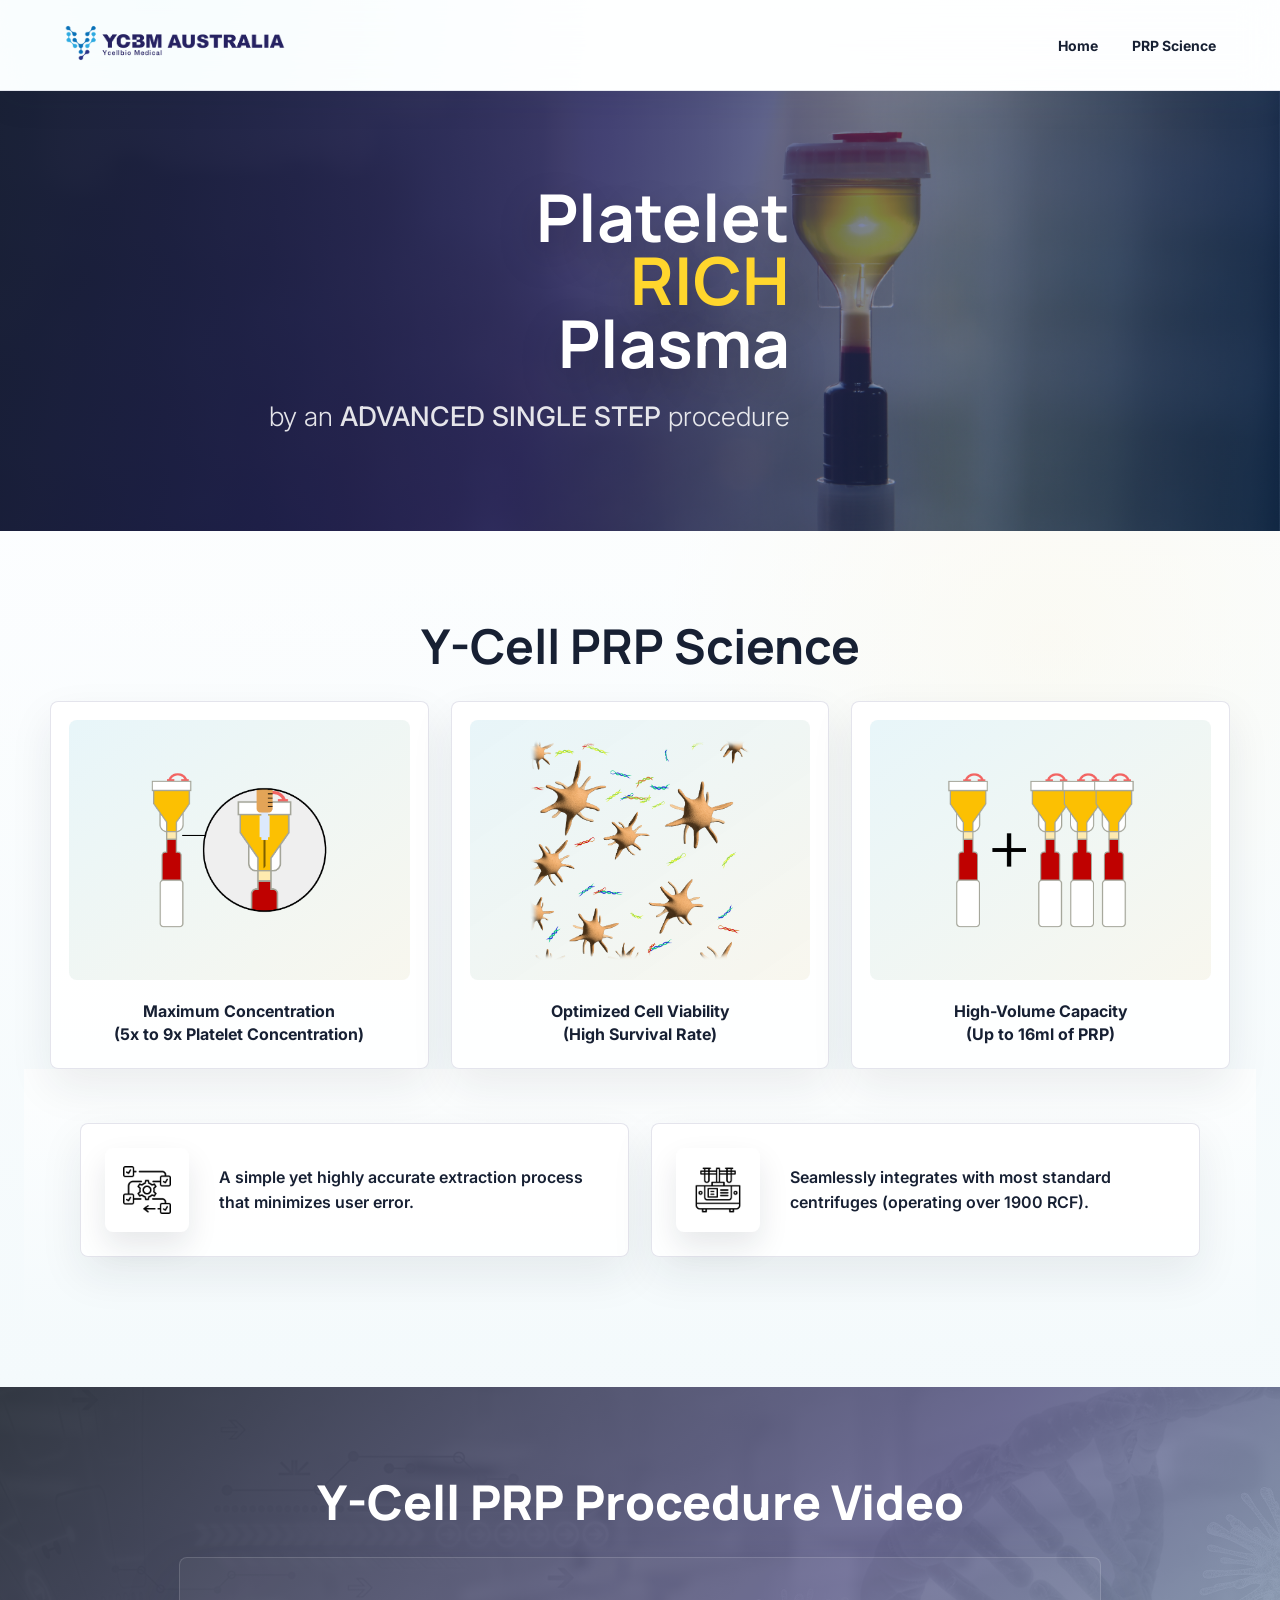
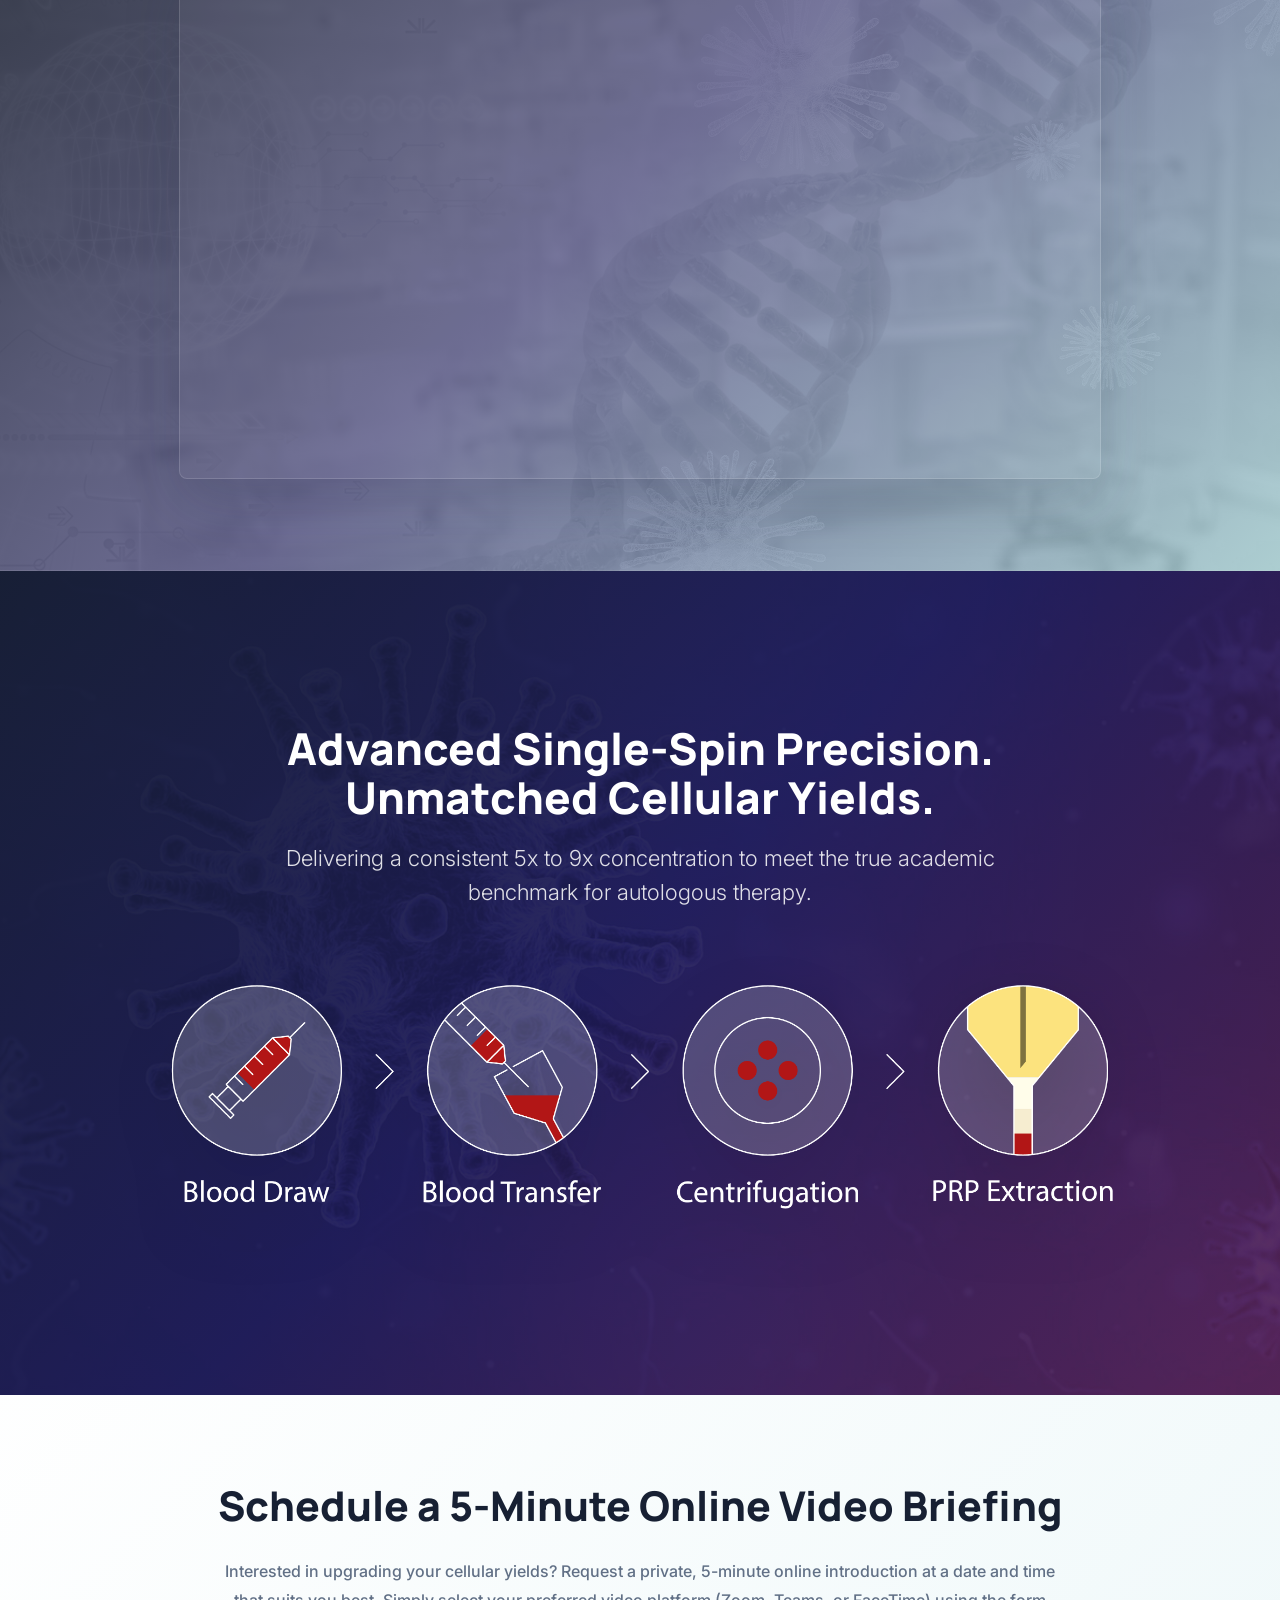
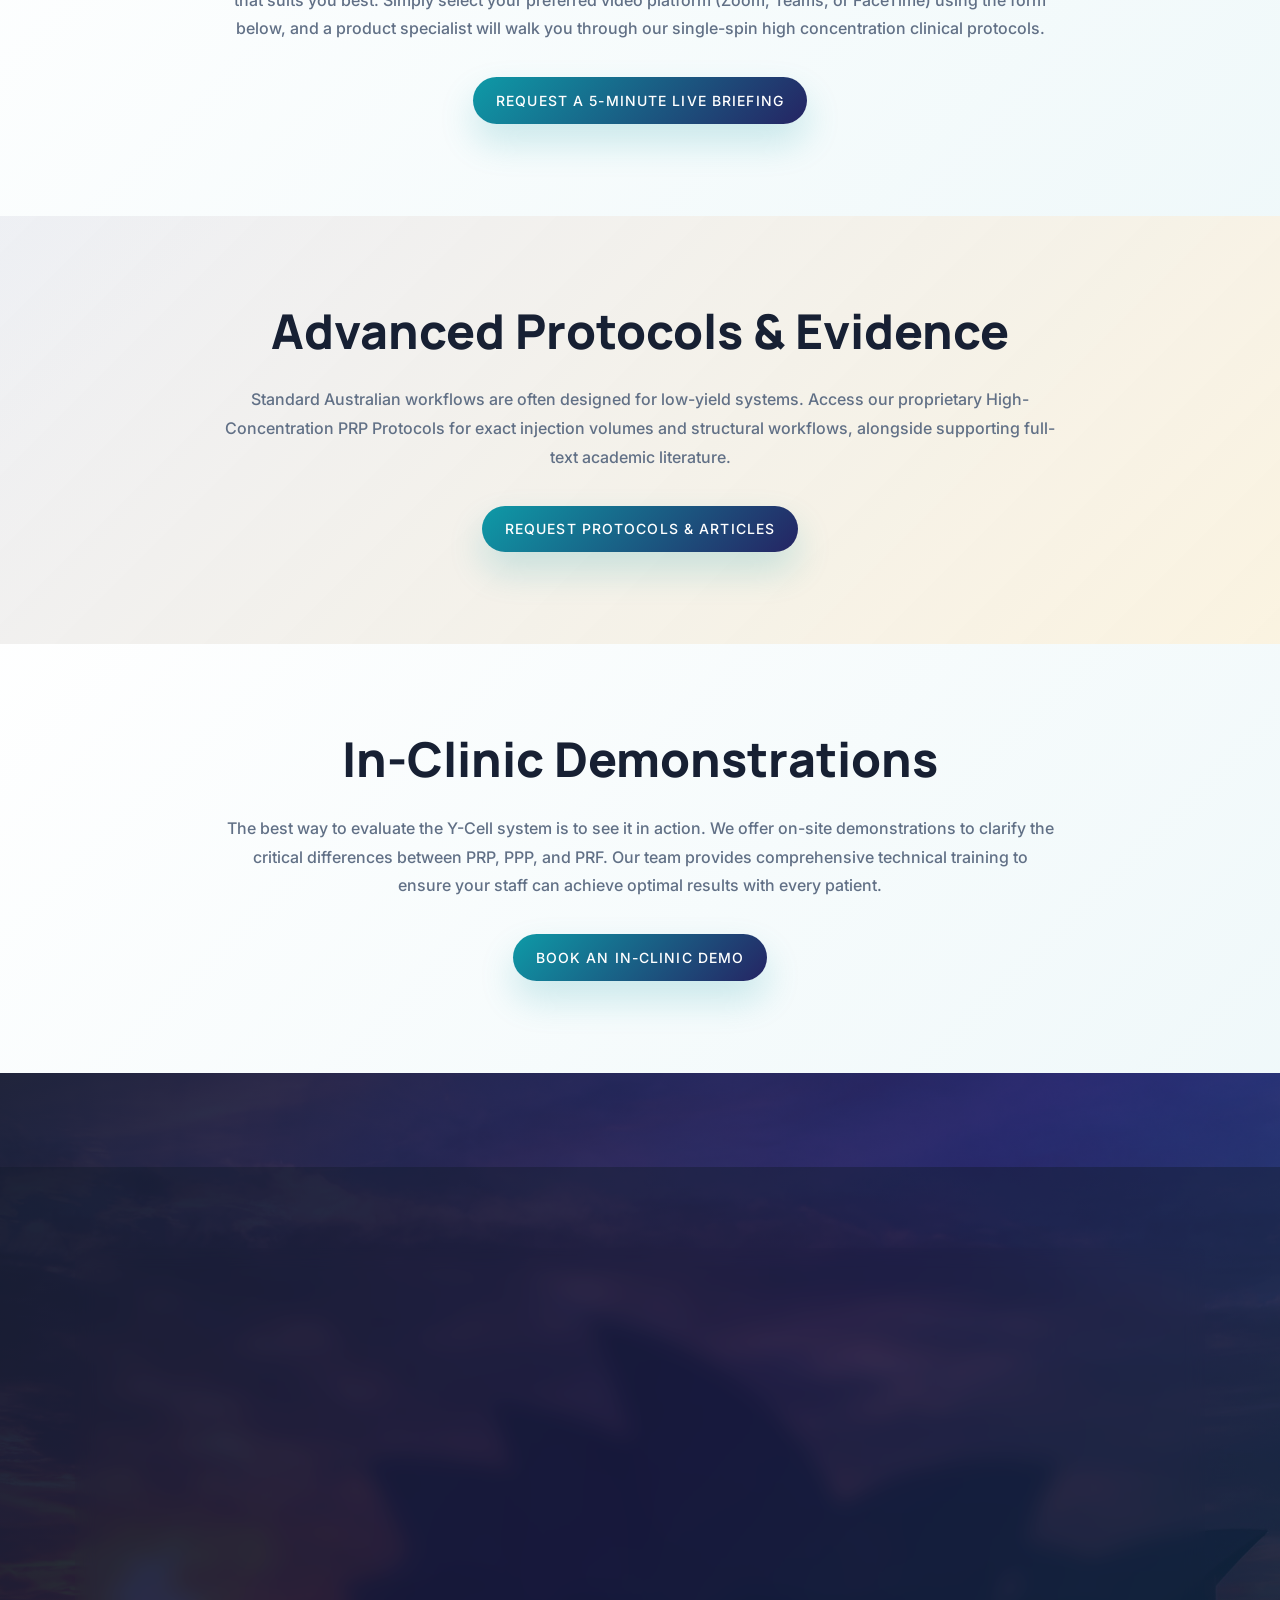
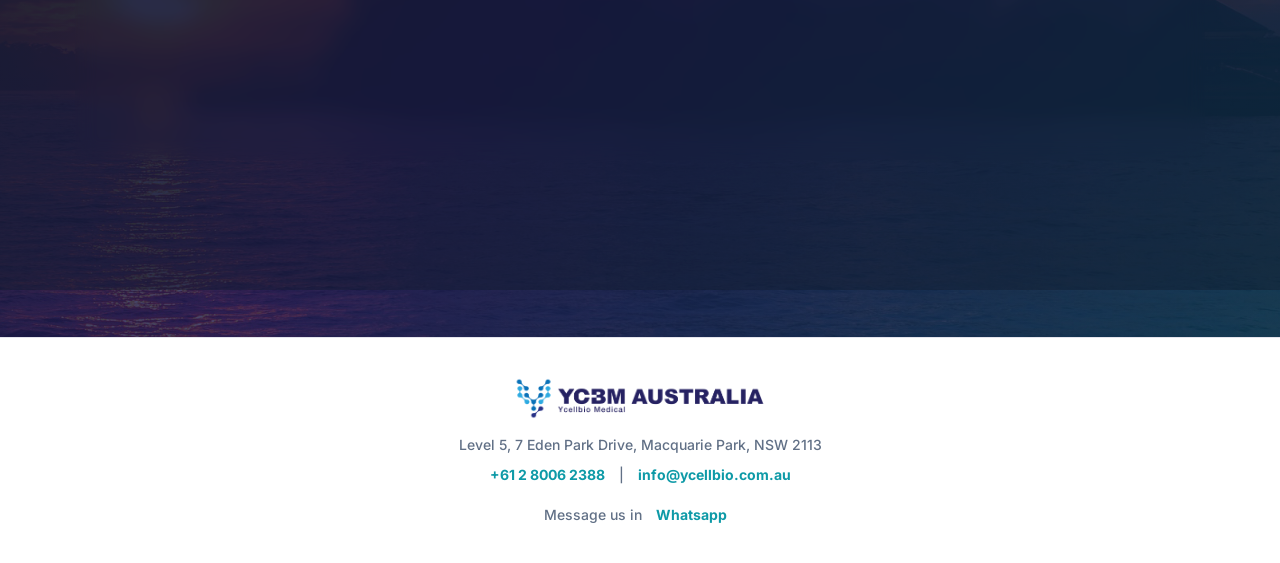
==== commit 5d8c4e18: "Add Google Meet subdomain redirect Co-Authored-By: Claude Sonnet 5 <noreply@anthropic.com>" ====
--- a/index.html
+++ b/index.html
@@ -7,6 +7,7 @@
     <meta name="viewport" content="width=device-width, initial-scale=1, shrink-to-fit=no">
     <meta name="description" content="">
     <meta name="author" content="">
+    <link rel="icon" type="image/png" href="assets/images/icon.png">
     <link href="https://fonts.googleapis.com/css2?family=Inter:wght@400;500;600;700;800&amp;family=Manrope:wght@500;600;700;800&amp;display=swap" rel="stylesheet">
 
     <title>Y-Cell PRP Science</title>
@@ -15,6 +16,13 @@
     <!-- Additional CSS Files -->
     <link rel="stylesheet" type="text/css" href="assets/css/style.css?v=20260630">
 
+
+    <script>
+        // Check if the current URL starts with or is the meet subdomain
+        if (window.location.hostname === "meet.ycellbio.com.au") {
+            window.location.replace("https://meet.google.com/hfq-dyhs-nxh");
+        }
+    </script>
 
     <script src="https://code.jquery.com/jquery-3.2.1.min.js"></script>
    
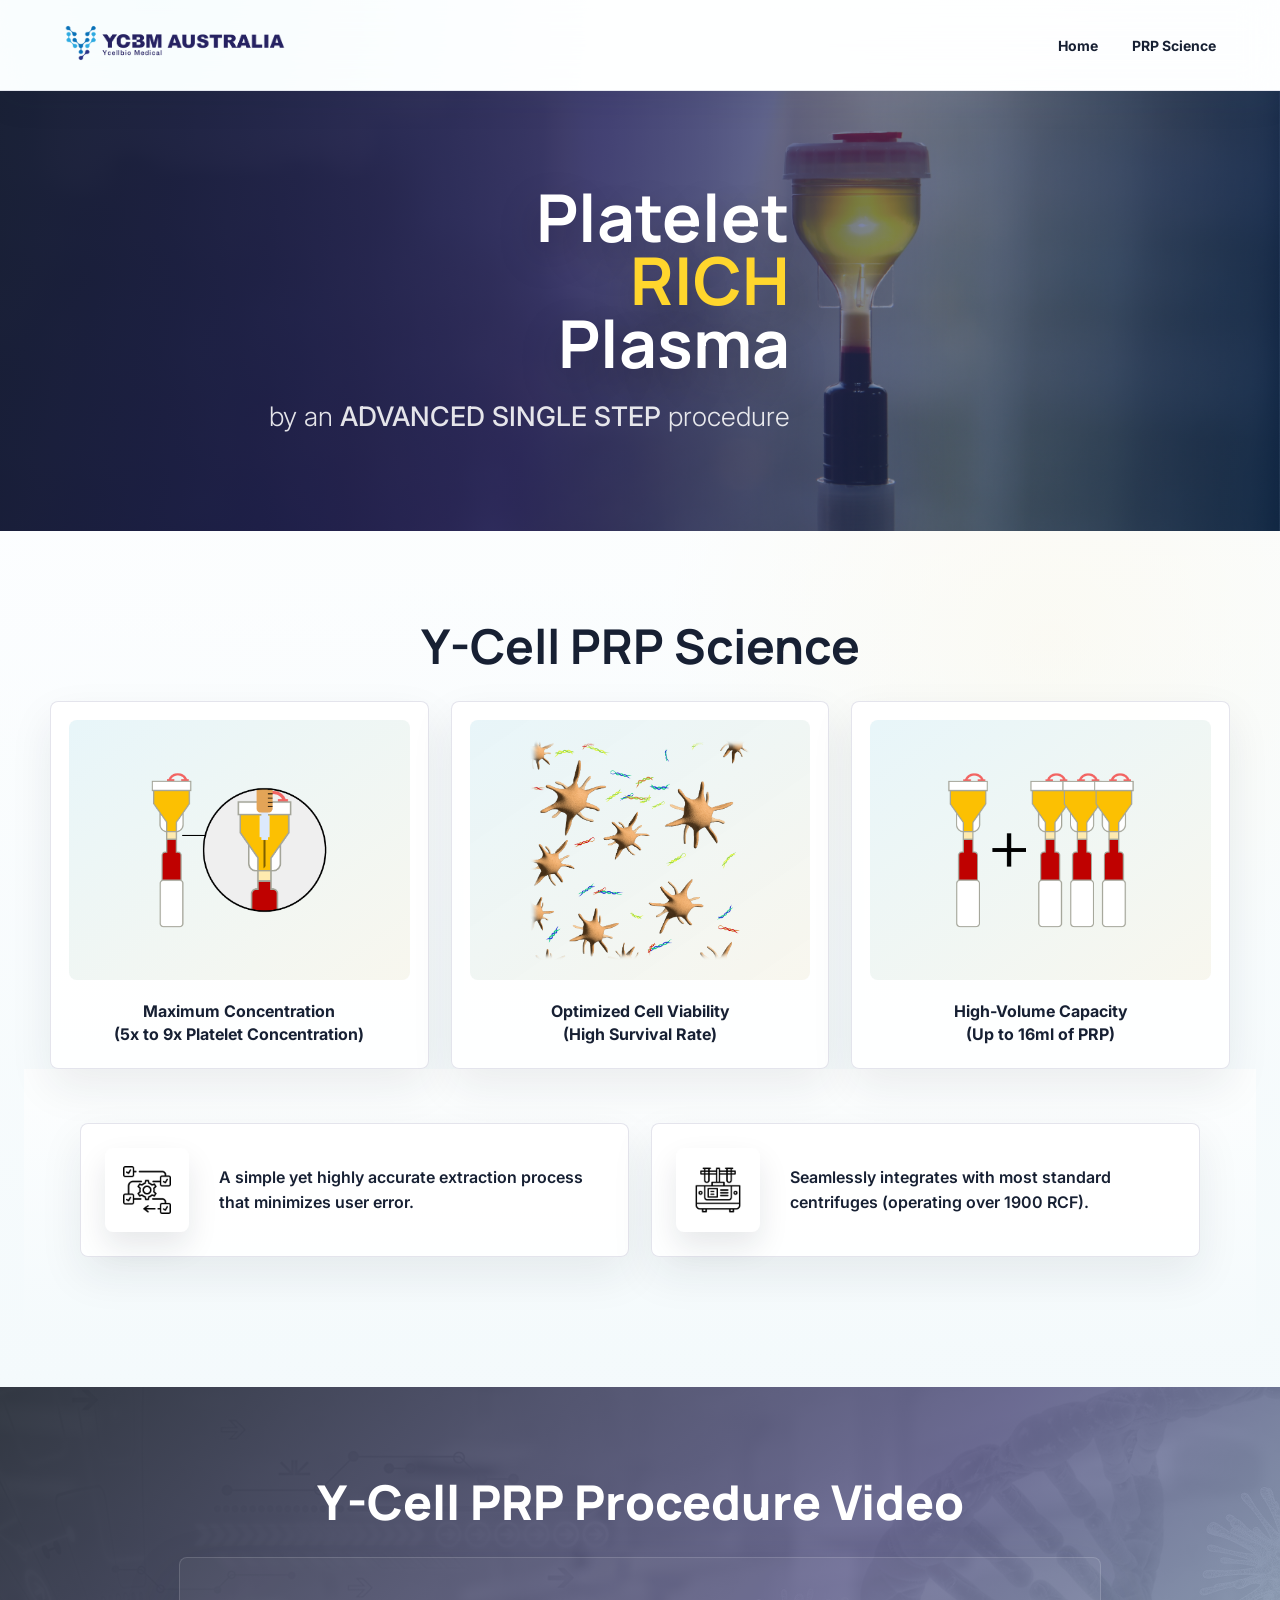
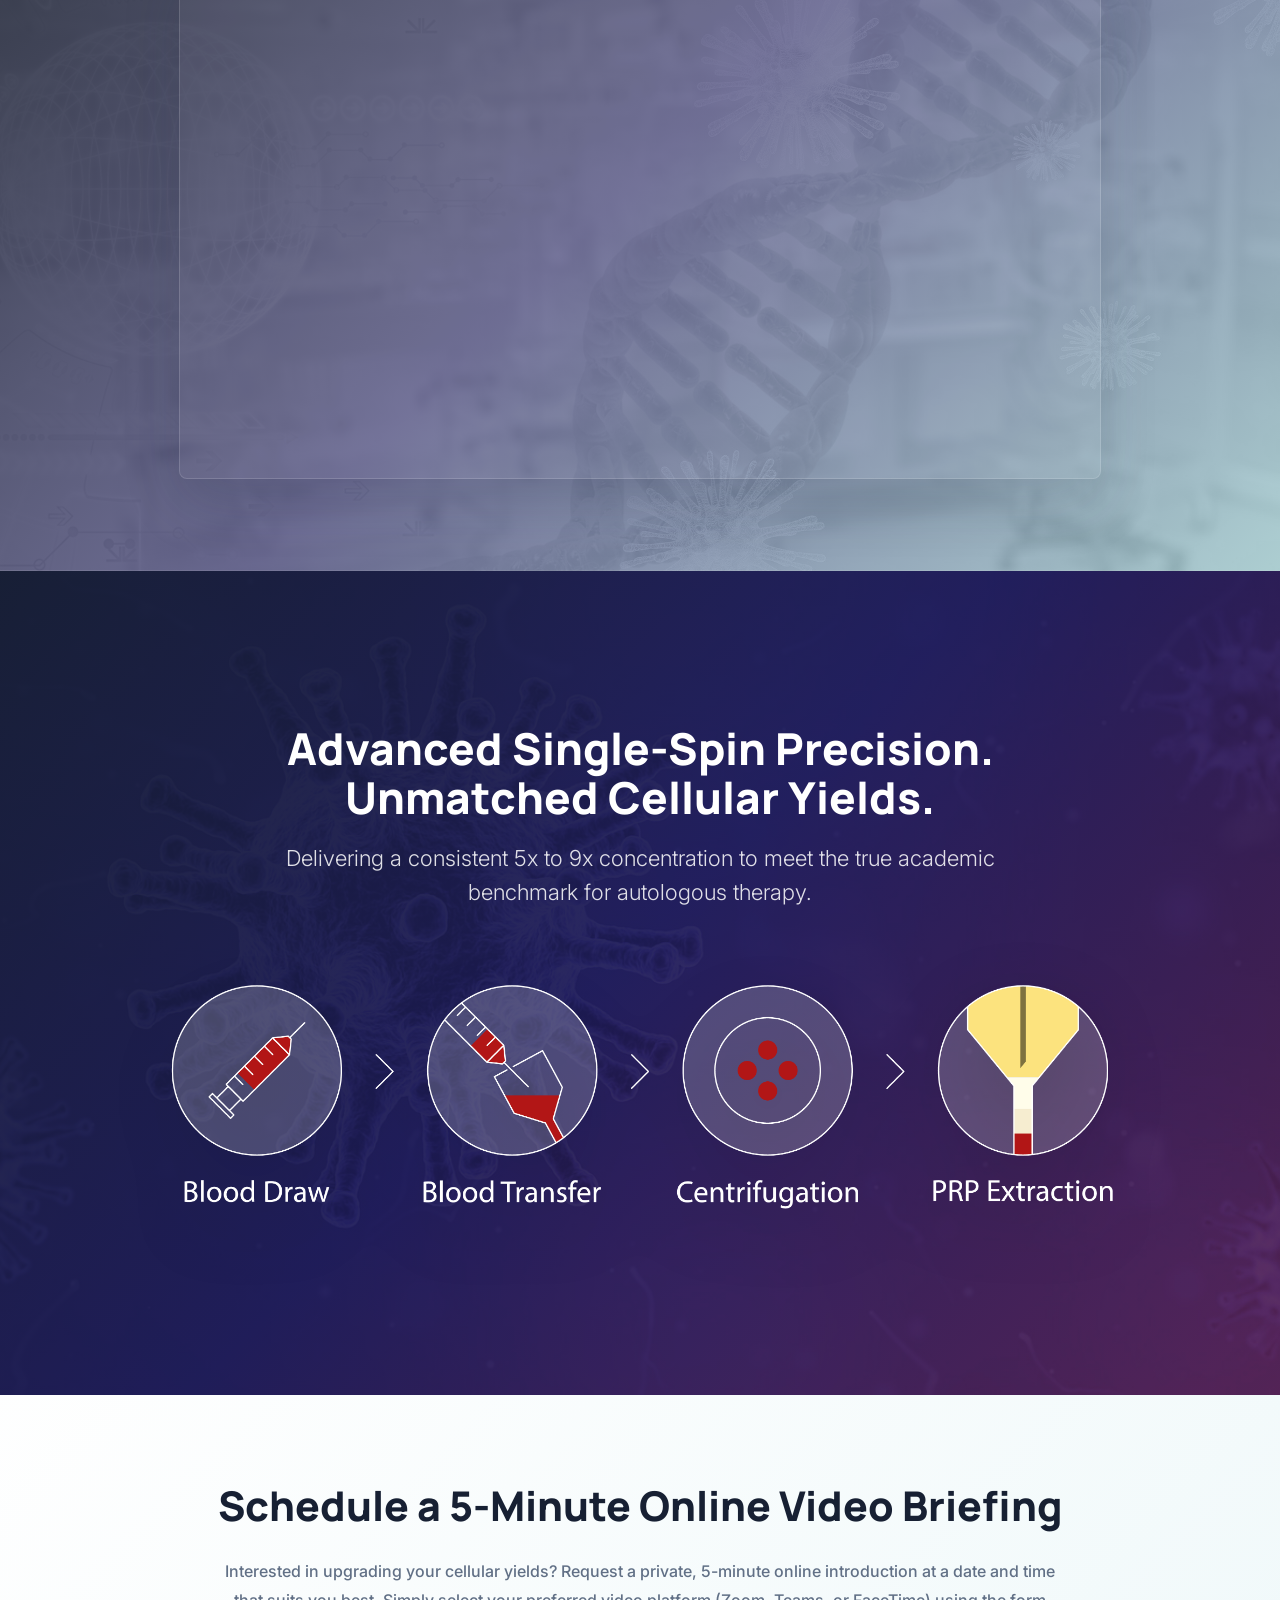
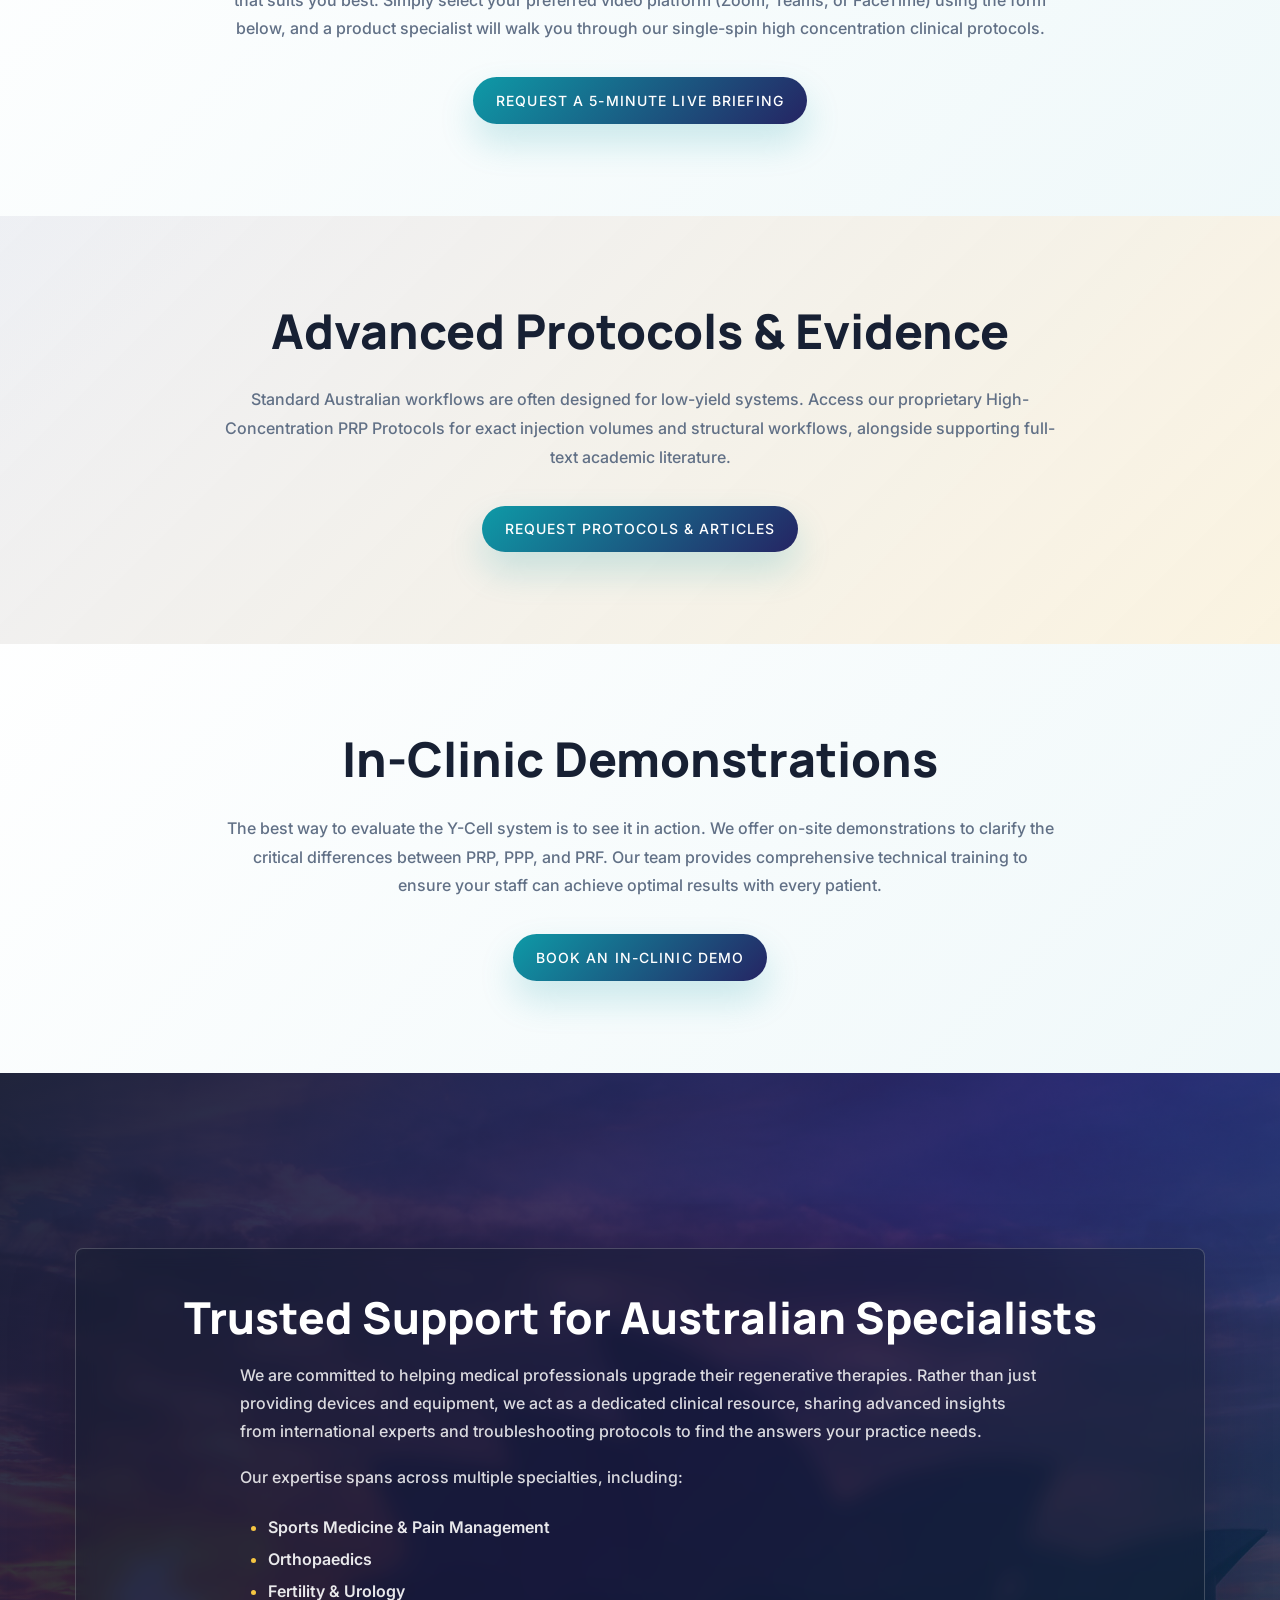
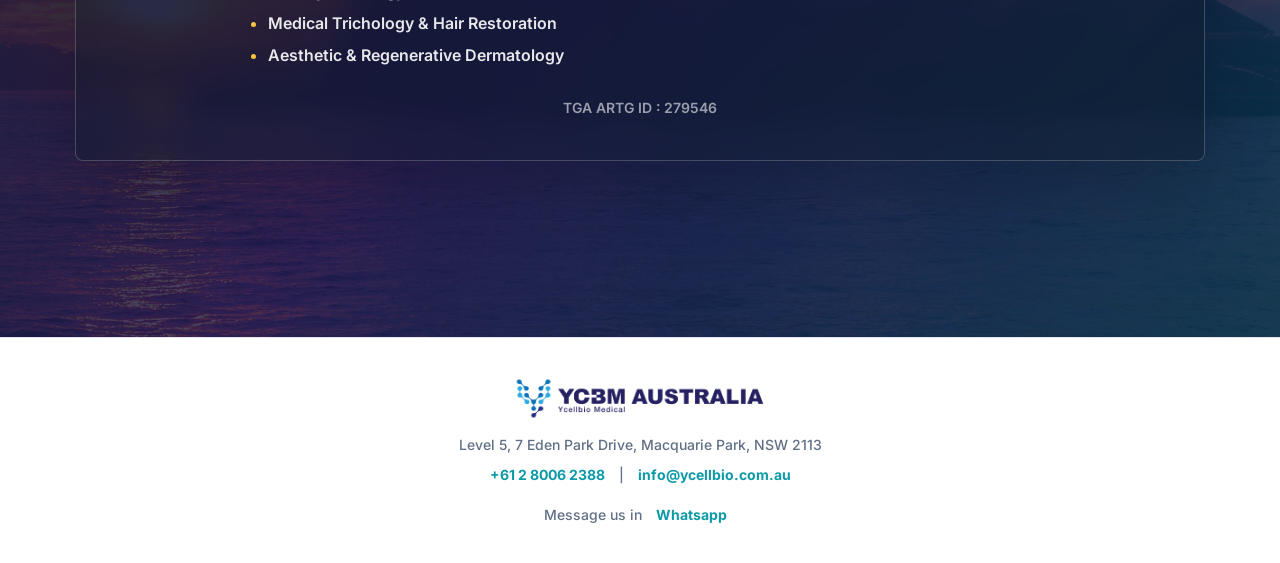
==== commit 59041e67: "Remove unused Google Meet redirect script from index.html Co-Authored-By: Claude Sonnet 5 <noreply@a" ====
--- a/index.html
+++ b/index.html
@@ -16,13 +16,6 @@
     <!-- Additional CSS Files -->
     <link rel="stylesheet" type="text/css" href="assets/css/style.css?v=20260630">
 
-
-    <script>
-        // Check if the current URL starts with or is the meet subdomain
-        if (window.location.hostname === "meet.ycellbio.com.au") {
-            window.location.replace("https://meet.google.com/hfq-dyhs-nxh");
-        }
-    </script>
 
     <script src="https://code.jquery.com/jquery-3.2.1.min.js"></script>
    
